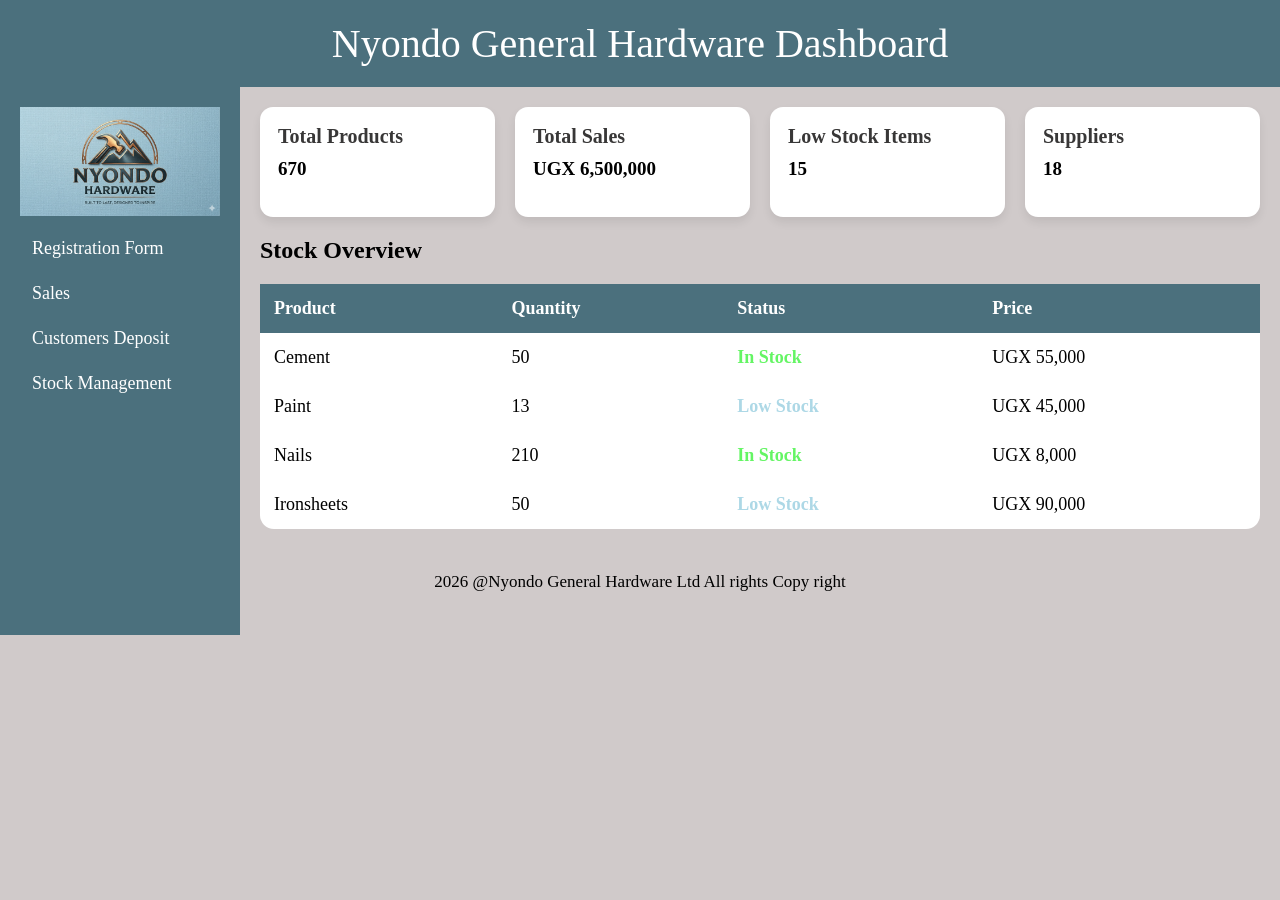
==== index.html @ 985d3207 "my work" ====
<!doctype html>
<html lang="en">
  <head>
    <meta charset="UTF-8" />
    <meta name="viewport" content="width=device-width, initial-scale=1.0" />
    <title>Nyondo Hardware Dashboard</title>
    <style>
      body {
        margin: 0; /*removes outside spacing */
        font-family: "Times New Roman", Times, serif;
        background: rgb(208, 202, 202);
      }

      .header {
        background: rgb(75, 112, 125);
        color: white;
        padding: 20px;
        font-size: 40px;
        text-align: center;
        /* border-radius: 9px; */
      }
      /* #This helps my layout not to be disorganized */
      .container {
        display: grid; /* Enables grid layout */
        grid-template-columns: 240px 1fr;
      }
      /* This sidebar styles the whole sidebar container */
      .sidebar {
        background: rgb(75, 112, 125);
        color: white;
        height: 110%;
        padding: 20px;
        font-size: 15px;
        /* border-radius: 10px; */
      }
      /* This sidebar a styles the links inside the sidebar */
      .sidebar a {
        display: block;
        padding: 12px;
        color: white;
        text-decoration: none;
        font-size: 18px;
        /* border-radius: 9px; */
      }

      .sidebar a:hover {
        background: #1e293b;
        padding: 10px;
      }

      .main {
        padding: 20px;
      }

      .cards {
        /* Each item sits neatly in its own column when they are not packed */
        display: grid;
        /* #it displays cards to be in columns */
        grid-template-columns: repeat(auto-fit, minmax(220px, 1fr));
        gap: 20px;
      }

      .card {
        background: white;
        padding: 18px;
        border-radius: 13px;
        box-shadow: 0 5px 10px rgba(0, 0, 0, 0.08);
      }
      /* am making my cards to hover around */
      .card:hover {
        background: lightblue;
        cursor: pointer;
        /* The transform property is used to move, rotate, scale, or changing an element */
        transform: translateY(-6px);
      }
      .card h3 {
        margin: 0;
        color: #383737;
        font-size: 20px;
      }

      .card p {
        font-size: 19px;
        font-weight: bold;
        margin-top: 10px;
      }

      table {
        width: 100%;
        border-collapse: collapse;
        background: white;
        border-radius: 14px;
        font-size: 18px;
      }

      th,
      td {
        padding: 14px;
        text-align: left;
      }

      th {
        background: rgb(75, 112, 125);
        color: white;
      }
      /* am giving my table heading status colors */
      .low {
        color: lightblue;
        font-weight: bold;
      }

      .stock {
        color: rgb(100, 245, 100);
        font-weight: bold;
      }
      .logo {
        width: 200px; /* adjust size */
        display: block;
        margin: 0 auto 10px; /* center it */
        background-color: lightseagreen;
      }
      .card.logo {
        width: 450px;
        background: white;
        padding: 20px;
        margin: 40px auto; /* centers the card */
        border-radius: 20px; /* rounded/ curved corners */
        box-shadow: 0 5px 12px rgba(0, 0, 0, 0.1);
        text-align: center;
        margin-top: 30px;
        margin-bottom: 30px;
      }
      footer {
        color: black;
        text-align: center;
        padding: 15px;
        margin-top: 8px;
        margin-bottom: 20px;
        font-size: 17px;
      }
    </style>
  </head>
  <body>
    <div class="header">Nyondo General Hardware Dashboard</div>

    <div class="container">
      <div class="sidebar">
        <div class="card.logo">
          <img src="images/logo22.png" alt="Logo" class="logo" />
        </div>
        <a href="reg.html">Registration Form</a>
        <a href="sales.html">Sales</a>
        <a href="Deposit.html">Customers Deposit</a>
        <a href="stock.html">Stock Management</a>
      </div>

      <div class="main">
        <div class="cards">
          <div class="card">
            <h3>Total Products</h3>
            <p>670</p>
          </div>

          <div class="card">
            <h3>Total Sales</h3>
            <p>UGX 6,500,000</p>
          </div>

          <div class="card">
            <h3>Low Stock Items</h3>
            <p>15</p>
          </div>

          <div class="card">
            <h3>Suppliers</h3>
            <p>18</p>
          </div>
        </div>

        <h2>Stock Overview</h2>
        <table>
          <tr>
            <th>Product</th>
            <th>Quantity</th>
            <th>Status</th>
            <th>Price</th>
          </tr>

          <tr>
            <td>Cement</td>
            <td>50</td>
            <td class="stock">In Stock</td>
            <td>UGX 55,000</td>
          </tr>

          <tr>
            <td>Paint</td>
            <td>13</td>
            <td class="low">Low Stock</td>
            <td>UGX 45,000</td>
          </tr>

          <tr>
            <td>Nails</td>
            <td>210</td>
            <td class="stock">In Stock</td>
            <td>UGX 8,000</td>
          </tr>

          <tr>
            <td>Ironsheets</td>
            <td>50</td>
            <td class="low">Low Stock</td>
            <td>UGX 90,000</td>
          </tr>
        </table>
      </div>
    </div>
    <footer>2026 @Nyondo General Hardware Ltd All rights Copy right</footer>
  </body>
</html>
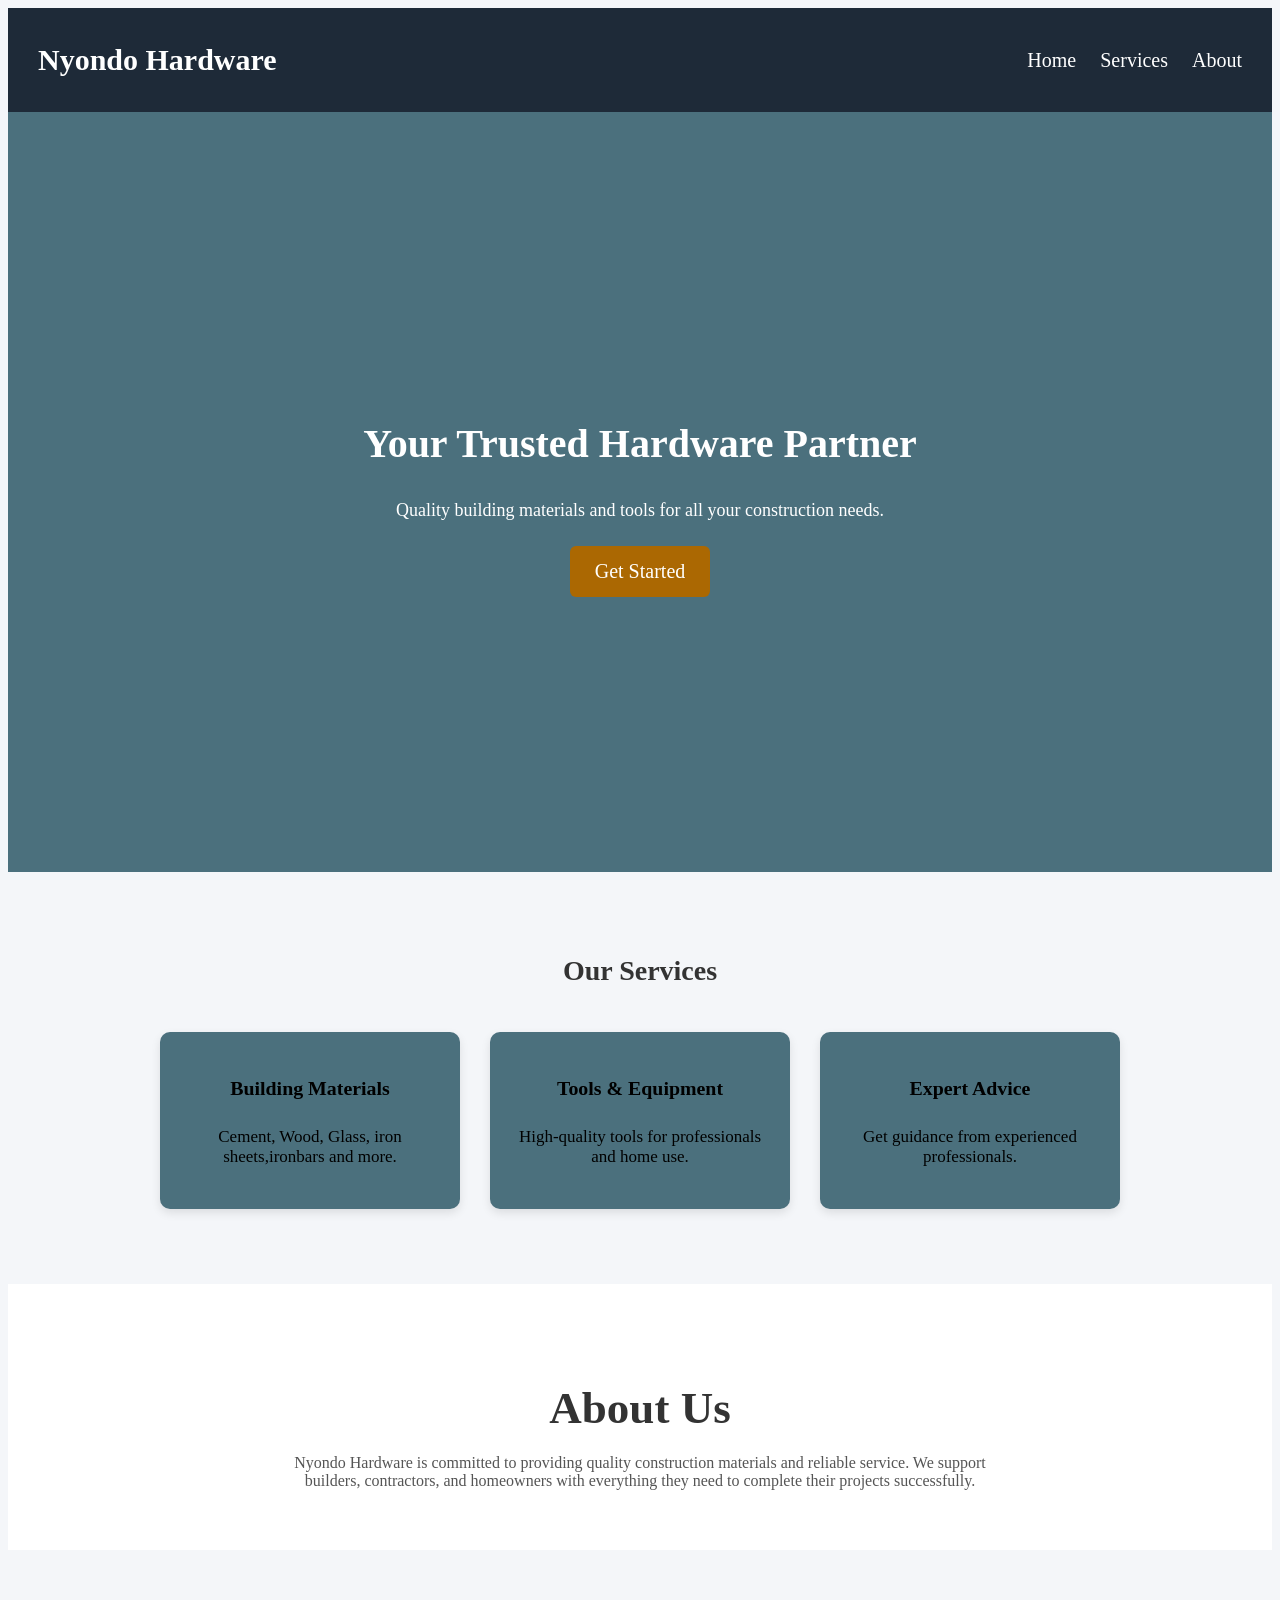
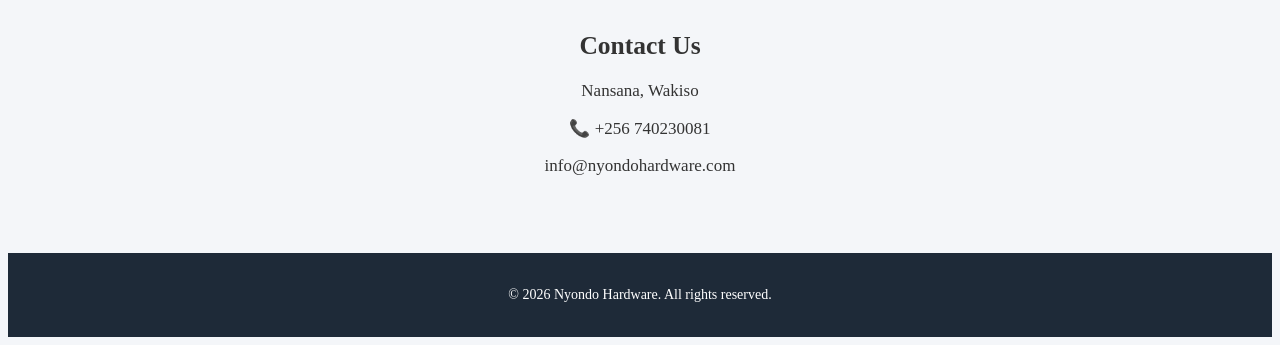
==== commit 7dfc0b3f: "changes" ====
--- a/index.html
+++ b/index.html
@@ -3,219 +3,253 @@
   <head>
     <meta charset="UTF-8" />
     <meta name="viewport" content="width=device-width, initial-scale=1.0" />
-    <title>Nyondo Hardware Dashboard</title>
+    <title>Nyondo Hardware</title>
+
     <style>
+      /* Reset default browser styles */
+      *means /* Select everything on the page */
+      * {
+        margin: 0;
+        padding: 0;
+        box-sizing: border-box;
+        font-family: Arial, sans-serif;
+      }
+
       body {
-        margin: 0; /*removes outside spacing */
-        font-family: "Times New Roman", Times, serif;
-        background: rgb(208, 202, 202);
-      }
-
-      .header {
+        background: #f4f6f9;
+        color: #333;
+      }
+      /* Header container (top bar) */
+      header {
+        background: #1e2a38;
+        color: white;
+        padding: 15px 30px; /* Space inside header */
+        display: flex;
+        justify-content: space-between; /* Push logo left, nav right */
+        align-items: center; /* Vertically center items */
+      }
+
+      /* Website title inside header */
+      header h1 {
+        font-size: 30px;
+      }
+
+      /* Navigation links */
+      nav a {
+        color: white; /* White links */
+        text-decoration: none; /* Remove underline */
+        margin-left: 20px; /* Space between links */
+        font-size: 20px;
+      }
+
+      .her {
+        height: 80vh; /* Takes 80% of screen height */
         background: rgb(75, 112, 125);
-        color: white;
+        background-size: cover;
+        background-position: center;
+        display: flex;
+        flex-direction: column; /* Stack text vertically */
+        justify-content: center; /* Center vertically */
+        align-items: center; /* Center horizontally */
+        text-align: center;
+        color: white;
+        font-size: 25px;
         padding: 20px;
+      }
+
+      .her h2 {
         font-size: 40px;
-        text-align: center;
-        /* border-radius: 9px; */
-      }
-      /* #This helps my layout not to be disorganized */
-      .container {
-        display: grid; /* Enables grid layout */
-        grid-template-columns: 240px 1fr;
-      }
-      /* This sidebar styles the whole sidebar container */
-      .sidebar {
-        background: rgb(75, 112, 125);
-        color: white;
-        height: 110%;
+        margin-bottom: 15px; /* Space below */
+      }
+
+      .her p {
+        font-size: 18px;
+        margin-bottom: 25px;
+      }
+
+      /* Button styling */
+      .btn {
+        padding: 14px 25px; /* Size of button */
+        background: #ab6802;
+        color: white;
+        border-radius: 6px; /* Rounded corners */
+        text-decoration: none;
+        font-size: 20px;
+        transition: 0.5s; /* Smooth hover */
+      }
+
+      /* Button hover effect */
+      .btn:hover {
+        background: rgb(56, 54, 54);
+      }
+
+      /* Services section */
+      .services {
+        padding: 60px 20px; /* Space around section */
+        text-align: center;
+        font-size: 17px;
+      }
+
+      /* Services heading */
+      .services h2 {
+        margin-bottom: 30px;
+        font-size: 28px;
+      }
+
+      /* Container holding all service boxes */
+      .service-boxes {
+        display: flex; /* Arrange boxes in a row */
+        justify-content: center; /* Center them */
+        flex-wrap: wrap; /* Allow wrapping if screen is small */
+      }
+
+      /* Individual service box */
+      .box {
+        background: rgb(75, 112, 125); /* Box background */
+        padding: 25px;
+        margin: 15px; /* Space between boxes */
+        border-radius: 10px; /* Rounded corners */
+        width: 250px; /* Fixed width so they stay in a row */
+        color: black;
+        box-shadow: 0 4px 10px rgba(0, 0, 0, 0.1); /* Light shadow */
+        display: flex;
+        flex-direction: column;
+      }
+
+      /* Title inside each box */
+      .box h3 {
+        margin-bottom: 10px;
+      }
+
+      /* About section */
+      .about {
+        padding: 60px 20px;
+        background: #ffffff;
+        text-align: center;
+        font-size: 30px;
+      }
+
+      /* About heading */
+      .about h2 {
+        margin-bottom: 20px;
+      }
+
+      /* About paragraph */
+      .about p {
+        max-width: 700px; /* Limit width for readability */
+        margin: auto; /* Center text */
+        color: #555;
+        font-size: 16px;
+      }
+
+      /* Contact section */
+      .contact {
+        padding: 60px 20px;
+        text-align: center;
+        font-size: 17px;
+      }
+
+      /* Contact heading */
+      .contact h2 {
+        margin-bottom: 20px;
+      }
+
+      /* Footer section */
+      footer {
+        background: #1e2a38;
+        color: white;
+        text-align: center;
         padding: 20px;
-        font-size: 15px;
-        /* border-radius: 10px; */
-      }
-      /* This sidebar a styles the links inside the sidebar */
-      .sidebar a {
-        display: block;
-        padding: 12px;
-        color: white;
-        text-decoration: none;
-        font-size: 18px;
-        /* border-radius: 9px; */
-      }
-
-      .sidebar a:hover {
-        background: #1e293b;
-        padding: 10px;
-      }
-
-      .main {
-        padding: 20px;
-      }
-
-      .cards {
-        /* Each item sits neatly in its own column when they are not packed */
-        display: grid;
-        /* #it displays cards to be in columns */
-        grid-template-columns: repeat(auto-fit, minmax(220px, 1fr));
-        gap: 20px;
-      }
-
-      .card {
-        background: white;
-        padding: 18px;
-        border-radius: 13px;
-        box-shadow: 0 5px 10px rgba(0, 0, 0, 0.08);
-      }
-      /* am making my cards to hover around */
-      .card:hover {
-        background: lightblue;
-        cursor: pointer;
-        /* The transform property is used to move, rotate, scale, or changing an element */
-        transform: translateY(-6px);
-      }
-      .card h3 {
-        margin: 0;
-        color: #383737;
-        font-size: 20px;
-      }
-
-      .card p {
-        font-size: 19px;
-        font-weight: bold;
-        margin-top: 10px;
-      }
-
-      table {
-        width: 100%;
-        border-collapse: collapse;
-        background: white;
-        border-radius: 14px;
-        font-size: 18px;
-      }
-
-      th,
-      td {
-        padding: 14px;
-        text-align: left;
-      }
-
-      th {
-        background: rgb(75, 112, 125);
-        color: white;
-      }
-      /* am giving my table heading status colors */
-      .low {
-        color: lightblue;
-        font-weight: bold;
-      }
-
-      .stock {
-        color: rgb(100, 245, 100);
-        font-weight: bold;
-      }
-      .logo {
-        width: 200px; /* adjust size */
-        display: block;
-        margin: 0 auto 10px; /* center it */
-        background-color: lightseagreen;
-      }
-      .card.logo {
-        width: 450px;
-        background: white;
-        padding: 20px;
-        margin: 40px auto; /* centers the card */
-        border-radius: 20px; /* rounded/ curved corners */
-        box-shadow: 0 5px 12px rgba(0, 0, 0, 0.1);
-        text-align: center;
-        margin-top: 30px;
-        margin-bottom: 30px;
-      }
-      footer {
-        color: black;
-        text-align: center;
-        padding: 15px;
-        margin-top: 8px;
-        margin-bottom: 20px;
-        font-size: 17px;
+        font-size: 14px;
+      }
+
+      /* Mobile phone responsiveness */
+      @media (max-width: 768px) {
+        nav {
+          display: flex;
+          flex-direction: column;
+          align-items: center;
+          gap: 10px;
+        }
+
+        /* Adjust nav link size */
+        nav a {
+          margin-left: 0;
+          font-size: 16px;
+        }
+
+        .her h2 {
+          font-size: 26px;
+        }
+
+        .her p {
+          font-size: 16px;
+        }
+
+        /* Make boxes full width on small screens */
+        .box {
+          width: 90%;
+        }
       }
     </style>
   </head>
+
   <body>
-    <div class="header">Nyondo General Hardware Dashboard</div>
-
-    <div class="container">
-      <div class="sidebar">
-        <div class="card.logo">
-          <img src="images/logo22.png" alt="Logo" class="logo" />
+    <header>
+      <h1>Nyondo Hardware</h1>
+      <nav>
+        <a href="dash.html">Home</a>
+        <a href="Sale.html">Services</a>
+        <a href="Deposit.html">About</a>
+      </nav>
+    </header>
+
+    <section class="her">
+      <h2>Your Trusted Hardware Partner</h2>
+      <p>
+        Quality building materials and tools for all your construction needs.
+      </p>
+      <a href="log.html" class="btn">Get Started</a>
+    </section>
+
+    <section class="services">
+      <h2>Our Services</h2>
+      <div class="service-boxes">
+        <div class="box">
+          <h3>Building Materials</h3>
+          <p>Cement, Wood, Glass, iron sheets,ironbars and more.</p>
         </div>
-        <a href="reg.html">Registration Form</a>
-        <a href="sales.html">Sales</a>
-        <a href="Deposit.html">Customers Deposit</a>
-        <a href="stock.html">Stock Management</a>
+
+        <div class="box">
+          <h3>Tools & Equipment</h3>
+          <p>High-quality tools for professionals and home use.</p>
+        </div>
+
+        <div class="box">
+          <h3>Expert Advice</h3>
+          <p>Get guidance from experienced professionals.</p>
+        </div>
       </div>
-
-      <div class="main">
-        <div class="cards">
-          <div class="card">
-            <h3>Total Products</h3>
-            <p>670</p>
-          </div>
-
-          <div class="card">
-            <h3>Total Sales</h3>
-            <p>UGX 6,500,000</p>
-          </div>
-
-          <div class="card">
-            <h3>Low Stock Items</h3>
-            <p>15</p>
-          </div>
-
-          <div class="card">
-            <h3>Suppliers</h3>
-            <p>18</p>
-          </div>
-        </div>
-
-        <h2>Stock Overview</h2>
-        <table>
-          <tr>
-            <th>Product</th>
-            <th>Quantity</th>
-            <th>Status</th>
-            <th>Price</th>
-          </tr>
-
-          <tr>
-            <td>Cement</td>
-            <td>50</td>
-            <td class="stock">In Stock</td>
-            <td>UGX 55,000</td>
-          </tr>
-
-          <tr>
-            <td>Paint</td>
-            <td>13</td>
-            <td class="low">Low Stock</td>
-            <td>UGX 45,000</td>
-          </tr>
-
-          <tr>
-            <td>Nails</td>
-            <td>210</td>
-            <td class="stock">In Stock</td>
-            <td>UGX 8,000</td>
-          </tr>
-
-          <tr>
-            <td>Ironsheets</td>
-            <td>50</td>
-            <td class="low">Low Stock</td>
-            <td>UGX 90,000</td>
-          </tr>
-        </table>
-      </div>
-    </div>
-    <footer>2026 @Nyondo General Hardware Ltd All rights Copy right</footer>
+    </section>
+
+    <section class="about">
+      <h2>About Us</h2>
+      <p>
+        Nyondo Hardware is committed to providing quality construction materials
+        and reliable service. We support builders, contractors, and homeowners
+        with everything they need to complete their projects successfully.
+      </p>
+    </section>
+
+    <section class="contact">
+      <h2>Contact Us</h2>
+      <p>Nansana, Wakiso</p>
+      <p>📞 +256 740230081</p>
+      <p>info@nyondohardware.com</p>
+    </section>
+
+    <footer>
+      <p>&copy 2026 Nyondo Hardware. All rights reserved.</p>
+    </footer>
   </body>
 </html>
